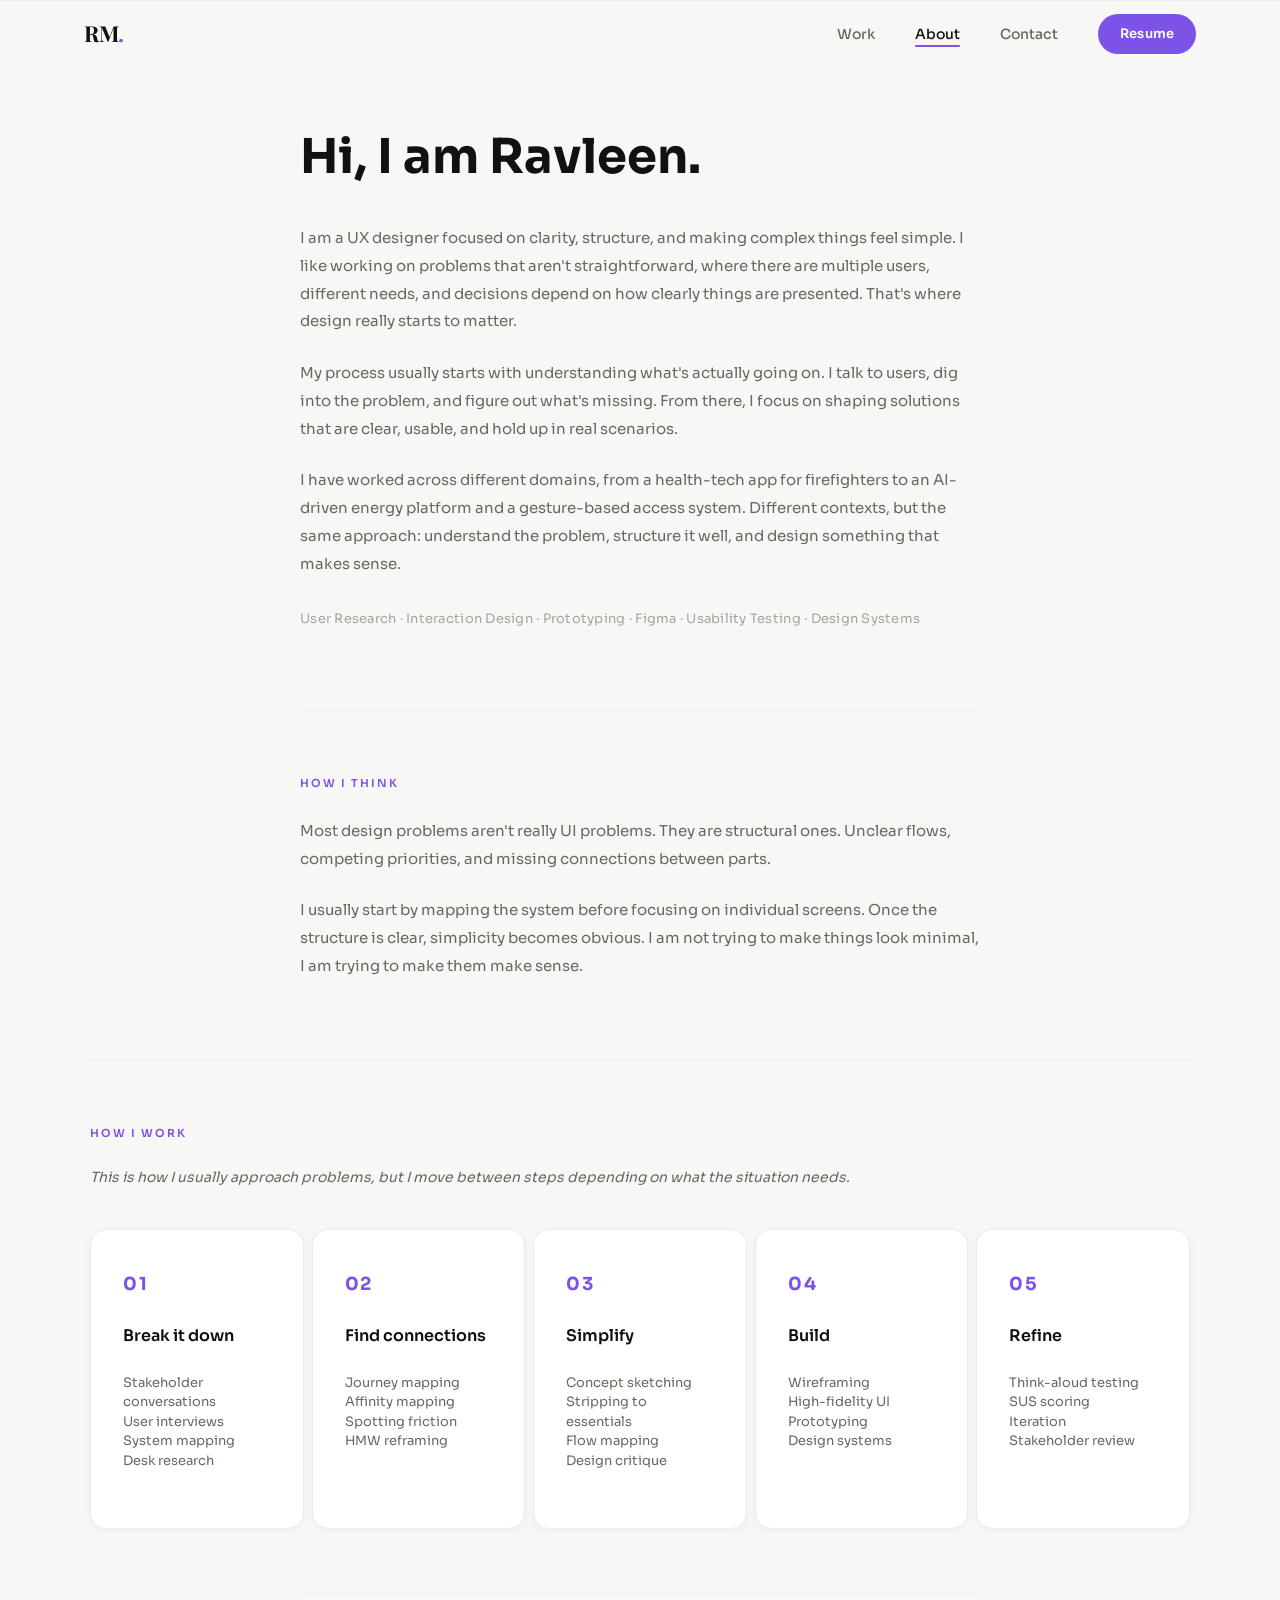
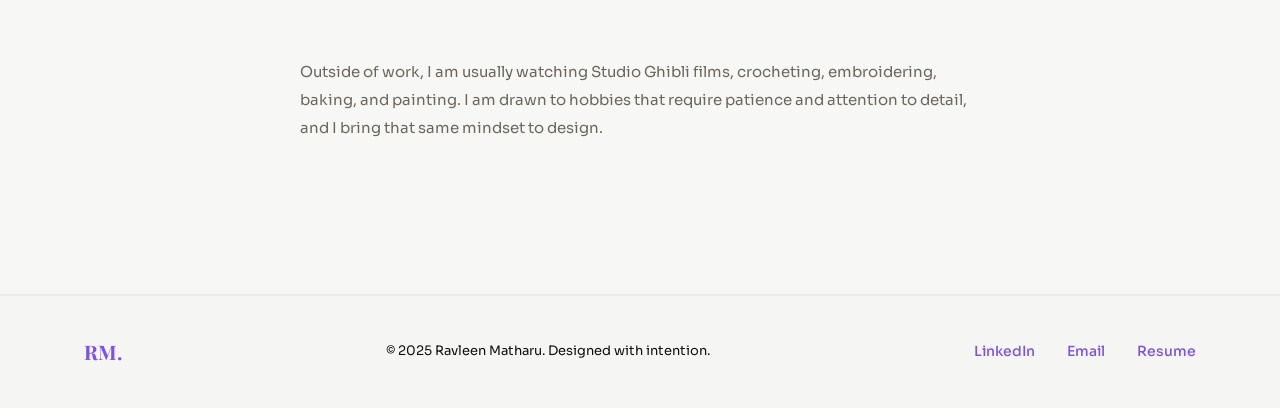
==== about.html @ 667e711f "Remove quote from about page Removed the design philosophy quote from the about page. Suggestion: co" ====
<!DOCTYPE html>
<html lang="en">
<head>
  <meta charset="UTF-8" />
  <meta name="viewport" content="width=device-width, initial-scale=1.0" />
  <title>About — Ravleen Matharu</title>
  <meta name="description" content="Learn more about Ravleen Matharu, a UX designer focused on clarity, structure, and simplifying complex systems." />
  <link rel="preconnect" href="https://fonts.googleapis.com" />
  <link rel="preconnect" href="https://fonts.gstatic.com" crossorigin />
  <link href="https://fonts.googleapis.com/css2?family=Sora:wght@300;400;500;600;700&family=Playfair+Display:ital,wght@0,500;0,700;1,500&display=swap" rel="stylesheet" />
  <link rel="stylesheet" href="style.css" />
</head>
<body>

  <!-- ─── NAVIGATION ─────────────────────────────────────────── -->
  <header class="nav-wrapper">
    <nav class="nav container">
      <a href="index.html" class="nav-logo">RM<span class="dot">.</span></a>

      <ul class="nav-links" id="navLinks">
        <li><a href="index.html#work" class="nav-link">Work</a></li>
        <li><a href="#about" class="nav-link">About</a></li>
        <li><a href="index.html#contact" class="nav-link">Contact</a></li>
        <li>
          <a href="https://drive.google.com/file/d/1nL3tT4kVXbNnB4fPBfv0Otwk933GY-kd/view" target="_blank" rel="noopener" class="btn btn-sm">Resume</a>
        </li>
      </ul>

      <button class="hamburger" id="hamburger" aria-label="Toggle menu">
        <span></span><span></span><span></span>
      </button>
    </nav>
  </header>

  <!-- ─── ABOUT ──────────────────────────────────────────────── -->
  <section class="about section" id="about">
    <div class="container">

      <div class="about-intro reveal">
        <h2 class="about-heading">Hi, I am Ravleen.</h2>
        <p class="about-bio">
          I am a UX designer focused on clarity, structure, and making complex things feel simple. I like working on problems that aren't straightforward, where there are multiple users, different needs, and decisions depend on how clearly things are presented. That's where design really starts to matter.
        </p>
        <p class="about-bio">
          My process usually starts with understanding what's actually going on. I talk to users, dig into the problem, and figure out what's missing. From there, I focus on shaping solutions that are clear, usable, and hold up in real scenarios.
        </p>
        <p class="about-bio">
          I have worked across different domains, from a health-tech app for firefighters to an AI-driven energy platform and a gesture-based access system. Different contexts, but the same approach: understand the problem, structure it well, and design something that makes sense.
        </p>
        <p class="about-skills">
          User Research · Interaction Design · Prototyping · Figma · Usability Testing · Design Systems
        </p>
      </div>

      <div class="about-think reveal">
        <p class="about-section-label">How I Think</p>
        <p class="about-bio">
          Most design problems aren't really UI problems. They are structural ones. Unclear flows, competing priorities, and missing connections between parts.
        </p>
        <p class="about-bio">
          I usually start by mapping the system before focusing on individual screens. Once the structure is clear, simplicity becomes obvious. I am not trying to make things look minimal, I am trying to make them make sense.
        </p>
      </div>

      <div class="about-process reveal">
        <p class="about-section-label">How I Work</p>
        <p class="about-process-note">This is how I usually approach problems, but I move between steps depending on what the situation needs.</p>
        <div class="process-grid">

          <div class="process-card">
            <span class="process-num">01</span>
            <h3 class="process-title">Break it down</h3>
            <ul class="process-methods">
              <li>Stakeholder conversations</li>
              <li>User interviews</li>
              <li>System mapping</li>
              <li>Desk research</li>
            </ul>
          </div>

          <div class="process-card">
            <span class="process-num">02</span>
            <h3 class="process-title">Find connections</h3>
            <ul class="process-methods">
              <li>Journey mapping</li>
              <li>Affinity mapping</li>
              <li>Spotting friction</li>
              <li>HMW reframing</li>
            </ul>
          </div>

          <div class="process-card">
            <span class="process-num">03</span>
            <h3 class="process-title">Simplify</h3>
            <ul class="process-methods">
              <li>Concept sketching</li>
              <li>Stripping to essentials</li>
              <li>Flow mapping</li>
              <li>Design critique</li>
            </ul>
          </div>

          <div class="process-card">
            <span class="process-num">04</span>
            <h3 class="process-title">Build</h3>
            <ul class="process-methods">
              <li>Wireframing</li>
              <li>High-fidelity UI</li>
              <li>Prototyping</li>
              <li>Design systems</li>
            </ul>
          </div>

          <div class="process-card">
            <span class="process-num">05</span>
            <h3 class="process-title">Refine</h3>
            <ul class="process-methods">
              <li>Think-aloud testing</li>
              <li>SUS scoring</li>
              <li>Iteration</li>
              <li>Stakeholder review</li>
            </ul>
          </div>

        </div>
      </div>

      <div class="about-personal reveal">
        <p class="about-bio">
          Outside of work, I am usually watching Studio Ghibli films, crocheting, embroidering, baking, and painting. I am drawn to hobbies that require patience and attention to detail, and I bring that same mindset to design.
        </p>
      </div>

    </div>
  </section>

  <!-- ─── FOOTER ─────────────────────────────────────────────── -->
  <footer class="footer">
    <div class="container footer-inner">
      <span class="footer-logo">RM<span class="dot">.</span></span>
      <p class="footer-copy">© 2025 Ravleen Matharu. Designed with intention.</p>
      <div class="footer-links">
        <a href="https://linkedin.com/in/ravleen-matharu" target="_blank" rel="noopener">LinkedIn</a>
        <a href="mailto:ravleen.k.matharu@gmail.com">Email</a>
        <a href="https://drive.google.com/file/d/1nL3tT4kVXbNnB4fPBfv0Otwk933GY-kd/view" target="_blank" rel="noopener">Resume</a>
      </div>
    </div>
  </footer>

  <script src="script.js"></script>
</body>
</html>
---- style.css ----
/* ═══════════════════════════════════════════════════════════════
   RAVLEEN MATHARU — Portfolio
   Clean · Minimal · Responsive
   8px spacing scale throughout
   ═══════════════════════════════════════════════════════════════ */

/* ── Reset ──────────────────────────────────────────────────── */
*, *::before, *::after { box-sizing: border-box; margin: 0; padding: 0; }

html { scroll-behavior: smooth; -webkit-text-size-adjust: 100%; }

img, video { max-width: 100%; display: block; }

a { color: inherit; text-decoration: none; }

ul { list-style: none; }

/* ── Design tokens ──────────────────────────────────────────── */
:root {
  /* Colors — unchanged */
  --bg:           #FFFFFF;
  --bg-dark:      #111110;
  --bg-card:      #FFFFFF;
  --bg-subtle:    #F7F7F6;
  --accent:       #7D52E6;
  --accent-soft:  #F3E8FF;
  --text:         #111110;
  --text-muted:   #6B6760;
  --text-light:   #A8A49E;
  --border:       #EBEBEA;
  --border-dark:  #2A2925;

  /* Typography */
  --font-display: 'Playfair Display', Georgia, serif;
  --font-body:    'Sora', system-ui, -apple-system, sans-serif;

  /* Spacing scale (8px base) */
  --sp-1:  8px;
  --sp-2:  16px;
  --sp-3:  24px;
  --sp-4:  32px;
  --sp-5:  40px;
  --sp-6:  48px;
  --sp-7:  56px;
  --sp-8:  64px;
  --sp-9:  72px;
  --sp-10: 80px;
  --sp-12: 96px;
  --sp-16: 128px;

  /* Layout */
  --max-w:     1160px;
  --gutter:    24px;
  --radius:    16px;
  --radius-sm: 8px;
  --radius-xs: 6px;

  /* Motion */
  --ease:     cubic-bezier(0.4, 0, 0.2, 1);
  --ease-out: cubic-bezier(0, 0, 0.2, 1);
  --dur:      0.3s;
}

/* ── Base ───────────────────────────────────────────────────── */
body {
  font-family: var(--font-body);
  background: #FFFFFF;
  color: var(--text);
  font-size: 16px;
  line-height: 1.6;
  overflow-x: hidden;
  -webkit-font-smoothing: antialiased;
}

/* ── Layout ─────────────────────────────────────────────────── */
.container {
  width: 100%;
  max-width: var(--max-w);
  margin-inline: auto;
  padding-inline: var(--gutter);
}

/* ── Spacing system for sections ────────────────────────────── */
.section { padding-block: var(--sp-16); }

@media (max-width: 768px) { .section { padding-block: var(--sp-10); } }
@media (max-width: 480px) { .section { padding-block: var(--sp-8); } }

/* ── Typography helpers ─────────────────────────────────────── */
.section-label {
  display: block;
  font-size: 11px;
  font-weight: 600;
  letter-spacing: 0.18em;
  text-transform: uppercase;
  color: var(--accent);
  margin-bottom: var(--sp-3);
}

.section-heading {
  font-family: var(--font-display);
  font-size: clamp(2rem, 4vw, 3.2rem);
  font-weight: 700;
  line-height: 1.2;
  letter-spacing: -0.02em;
  color: var(--text);
}

.dot { color: var(--accent); }

/* ── Scroll reveal ──────────────────────────────────────────── */
.reveal {
  opacity: 0;
  transform: translateY(20px) scale(0.98);
  transition: opacity 0.7s cubic-bezier(0.16, 1, 0.3, 1), transform 0.7s cubic-bezier(0.16, 1, 0.3, 1);
}
.reveal.visible        { opacity: 1; transform: none; }
.reveal-delay-1        { transition-delay: 0.15s; }
.reveal-delay-2        { transition-delay: 0.3s; }
.reveal-delay-3        { transition-delay: 0.45s; }

/* ── Buttons ────────────────────────────────────────────────── */
.btn {
  display: inline-flex;
  align-items: center;
  justify-content: center;
  gap: var(--sp-1);
  font-family: var(--font-body);
  font-size: 14px;
  font-weight: 600;
  letter-spacing: 0.01em;
  border-radius: 100px;
  border: 2px solid transparent;
  cursor: pointer;
  white-space: nowrap;
  transition: background var(--dur) var(--ease),
              color var(--dur) var(--ease),
              border-color var(--dur) var(--ease),
              transform var(--dur) var(--ease),
              box-shadow var(--dur) var(--ease);
}

.btn-sm  { padding: 8px 20px;  font-size: 13px; }
.btn-lg  { padding: 18px 40px; font-size: 15px; }

.btn-primary {
  padding: 14px 32px;
  background: var(--accent);
  color: var(--bg);
}
.btn-primary:hover {
  background: #5B1DB0;
  transform: translateY(-2px);
  box-shadow: 0 8px 24px rgba(91,29,176,0.3);
}

.btn-ghost {
  padding: 14px 32px;
  background: transparent;
  color: var(--text);
  border-color: var(--border);
}
.btn-ghost:hover {
  border-color: var(--text);
  background: var(--text);
  color: var(--bg);
  transform: translateY(-2px);
  box-shadow: 0 8px 24px rgba(17,17,16,0.18);
}

/* ─────────────────────────────────────────────────────────────
   NAVIGATION
   ───────────────────────────────────────────────────────────── */
.nav-wrapper {
  position: fixed;
  inset-block-start: 0;
  inset-inline: 0;
  z-index: 100;
  transition: background var(--dur) var(--ease),
              box-shadow var(--dur) var(--ease);
}

.nav-wrapper.scrolled {
  background: rgba(255,255,255,0.92);
  backdrop-filter: blur(16px);
  -webkit-backdrop-filter: blur(16px);
  box-shadow: 0 1px 0 var(--border);
}

.nav {
  display: flex;
  align-items: center;
  justify-content: space-between;
  height: 68px;
}

.nav-logo {
  font-family: var(--font-display);
  font-size: 22px;
  font-weight: 700;
  letter-spacing: -0.02em;
  transition: color var(--dur);
}
.nav-logo:hover { color: var(--accent); }

.nav-links {
  display: flex;
  align-items: center;
  gap: var(--sp-5);
}

.nav-link {
  font-size: 14px;
  font-weight: 500;
  color: var(--text-muted);
  position: relative;
  transition: color var(--dur);
}
.nav-link::after {
  content: '';
  position: absolute;
  inset-block-end: -4px;
  inset-inline-start: 0;
  width: 0;
  height: 2px;
  background: #7D52E6 !important;
  border-radius: 2px;
  transition: width var(--dur) var(--ease);
}
.nav-link:hover,
.nav-link.active { color: var(--text); }
.nav-link:hover::after,
.nav-link.active::after { width: 100%; }

.nav-logo:hover {
  color: #7D52E6;
}

.nav-links .btn-sm {
  background: #7D52E6;
  color: #FFFFFF;
}
.nav-links .btn-sm:hover {
  background: #5B1DB0;
  transform: none;
  box-shadow: none;
}

/* Hamburger */
.hamburger {
  display: none;
  flex-direction: column;
  justify-content: space-between;
  width: 22px;
  height: 16px;
  background: none;
  border: none;
  cursor: pointer;
  padding: 0;
}
.hamburger span {
  display: block;
  height: 2px;
  background: var(--text);
  border-radius: 2px;
  transition: transform var(--dur) var(--ease), opacity var(--dur);
}
.hamburger.open span:nth-child(1) { transform: translateY(7px) rotate(45deg); }
.hamburger.open span:nth-child(2) { opacity: 0; }
.hamburger.open span:nth-child(3) { transform: translateY(-7px) rotate(-45deg); }

/* ─────────────────────────────────────────────────────────────
   HERO
   ───────────────────────────────────────────────────────────── */
.hero {
  min-height: 100svh;
  padding-block-start: 96px;
  padding-block-end: var(--sp-10);
  display: flex;
  flex-direction: column;
  justify-content: center;
}

.hero-inner {
  display: grid;
  grid-template-columns: 1fr 400px;
  gap: var(--sp-10);
  align-items: center;
}

/* Eyebrow pill */
.eyebrow {
  display: inline-flex;
  align-items: center;
  font-size: 11px;
  font-weight: 600;
  letter-spacing: 0.12em;
  text-transform: uppercase;
  color: var(--accent);
  background: var(--accent-soft);
  border: 1px solid rgba(124,58,237,0.15);
  border-radius: 100px;
  padding: 6px 14px;
  margin-bottom: var(--sp-3);
}

/* Headline */
.hero-headline {
  font-family: var(--font-display);
  font-size: clamp(3.2rem, 7vw, 5.6rem);
  font-weight: 700;
  line-height: 1.04;
  letter-spacing: -0.025em;
  color: var(--text);
  margin-bottom: var(--sp-3);
}
.hero-headline em { font-style: italic; color: var(--accent); }

/* Subtext */
.hero-sub {
  font-size: clamp(15px, 1.6vw, 17px);
  color: var(--text-muted);
  line-height: 1.75;
  max-width: 460px;
  margin-bottom: var(--sp-5);
}

/* CTA row */
.hero-cta {
  display: flex;
  gap: var(--sp-2);
  flex-wrap: wrap;
}

/* Hero photo */
.hero-photo-wrap {
  position: relative;
  border-radius: 20px;
  overflow: hidden;
  box-shadow: 0 4px 6px rgba(0,0,0,0.04), 0 20px 48px rgba(0,0,0,0.08);
  transition: transform 0.4s var(--ease), box-shadow 0.4s var(--ease);
}
.hero-photo-wrap:hover {
  transform: translateY(-4px);
  box-shadow: 0 8px 12px rgba(125, 82, 230, 0.08), 0 32px 72px rgba(125, 82, 230, 0.14);
}
.hero-photo {
  width: 100%;
  aspect-ratio: 4/5;
  object-fit: cover;
  object-position: center 35%;
  display: block;
}
.hero-available {
  position: absolute;
  bottom: 20px;
  left: 0;
  right: 0;
  display: flex;
  justify-content: center;
}
.hero-available .tag-pill {
  background: rgba(255,255,255,0.88);
  backdrop-filter: blur(12px);
  -webkit-backdrop-filter: blur(12px);
  border: 1px solid rgba(255,255,255,0.5);
  margin-bottom: 0;
}

/* Available pill */
.tag-pill {
  display: inline-flex;
  align-items: center;
  gap: 8px;
  font-size: 12px;
  font-weight: 600;
  color: #1E6B3A;
  background: #E8F5EE;
  border-radius: 100px;
  padding: 6px 14px;
  margin-bottom: var(--sp-4);
}
.tag-pill::before {
  content: '';
  width: 7px;
  height: 7px;
  background: #1E6B3A;
  border-radius: 50%;
  animation: blink 2.2s ease-in-out infinite;
}
@keyframes blink {
  0%, 100% { opacity: 1; transform: scale(1); }
  50%       { opacity: 0.4; transform: scale(1.3); }
}

/* Stats row below photo */
.hero-stats {
  display: grid;
  grid-template-columns: repeat(3, 1fr);
  border: 1px solid var(--border);
  border-radius: var(--radius);
  margin-top: var(--sp-3);
  overflow: hidden;
}

.stat {
  display: flex;
  flex-direction: column;
  align-items: center;
  gap: 4px;
  padding: var(--sp-1) var(--sp-2);
  text-align: center;
}
.stat + .stat { border-left: 1px solid var(--border); }

.stat-num {
  font-family: var(--font-display);
  font-size: 26px;
  font-weight: 700;
  color: var(--text);
  line-height: 1;
  letter-spacing: -0.02em;
}
.stat-label {
  font-size: 11px;
  color: var(--text-muted);
  font-weight: 500;
  line-height: 1.3;
}

/* Scroll hint */
.scroll-hint {
  display: flex;
  flex-direction: column;
  align-items: center;
  gap: var(--sp-2);
  margin-top: var(--sp-8);
  color: var(--text-light);
}
.scroll-hint span {
  font-size: 10px;
  font-weight: 600;
  letter-spacing: 0.18em;
  text-transform: uppercase;
}
.scroll-line {
  width: 1px;
  height: 44px;
  background: linear-gradient(to bottom, var(--text-light), transparent);
  animation: scrollAnim 2s ease-in-out infinite;
}
@keyframes scrollAnim {
  0%   { transform: scaleY(0); transform-origin: top; }
  50%  { transform: scaleY(1); transform-origin: top; }
  100% { transform: scaleY(0); transform-origin: bottom; }
}

/* ─────────────────────────────────────────────────────────────
   ABOUT
   ───────────────────────────────────────────────────────────── */
.about {
  background: var(--bg-subtle);
  border-block: 1px solid var(--border);
}

.about-intro,
.about-personal {
  max-width: 680px;
  margin-inline: auto;
}

.about-process {
  max-width: 1100px;
  margin-inline: auto;
}

.about-heading {
  font-family: var(--font-body);
  font-size: clamp(2rem, 5vw, 3rem);
  font-weight: 700;
  color: var(--text);
  line-height: 1.15;
  margin-bottom: var(--sp-5);
}

.about-bio {
  font-size: 15px;
  color: var(--text-muted);
  line-height: 1.85;
  margin-bottom: var(--sp-3);
}

.about-skills {
  font-size: 13px;
  color: var(--text-light);
  letter-spacing: 0.02em;
  margin-top: var(--sp-4);
}

.about-section-label {
  font-size: 11px;
  font-weight: 600;
  letter-spacing: 0.18em;
  text-transform: uppercase;
  color: var(--accent);
  margin-bottom: var(--sp-3);
  display: block;
}

.about-process {
  margin-top: var(--sp-10);
  padding-top: var(--sp-8);
  border-top: 1px solid var(--border);
}

/* ── About Process Cards ─────────────────────────────────── */
.process-grid {
  display: grid;
  grid-template-columns: repeat(5, 1fr);
  gap: 8px;
  background: transparent;
  border: none;
  border-radius: 0;
  overflow: visible;
  margin-top: var(--sp-5);
}

.process-card {
  background: var(--bg-card);
  padding: var(--sp-5) var(--sp-4);
  display: flex;
  flex-direction: column;
  gap: var(--sp-3);
  min-height: 300px;
  justify-content: flex-start;
  border: 1px solid var(--border);
  border-radius: 16px;
  box-shadow: 0 2px 8px rgba(0,0,0,0.04);
  transition: all 0.3s var(--ease);
  cursor: pointer;
}

.process-card:hover {
  border-color: var(--accent);
  box-shadow: 0 8px 24px rgba(0,0,0,0.08);
  transform: translateY(-4px);
}

.process-num {
  font-size: 18px;
  font-weight: 700;
  color: var(--accent);
  letter-spacing: 0.1em;
}

.process-title {
  font-size: 16px;
  font-weight: 600;
  color: var(--text);
  margin: 0;
  display: inline;
}
}

.process-methods {
  list-style: none;
  padding: 0;
  margin: var(--sp-2) 0 0;
  border-top: 1px solid var(--border);
  padding-top: var(--sp-3);
  display: flex;
  flex-direction: column;
  gap: var(--sp-1);
  opacity: 0;
  max-height: 0;
  overflow: hidden;
  transition: opacity 0.3s var(--ease), max-height 0.3s var(--ease);
}

.process-card:hover .process-methods {
  opacity: 1;
  max-height: 300px;
}

.process-methods li {
  font-size: 13px;
  color: var(--text-muted);
  line-height: 1.5;
}

.about-personal {
  margin-top: var(--sp-8);
  padding-top: var(--sp-8);
  border-top: 1px solid var(--border);
}

.about-think {
  max-width: 680px;
  margin-inline: auto;
  margin-top: var(--sp-10);
  padding-top: var(--sp-8);
  border-top: 1px solid var(--border);
}

.about-process-note {
  font-size: 14px;
  color: var(--text-muted);
  line-height: 1.65;
  margin-bottom: var(--sp-4);
  font-style: italic;
}

.about-quote {
  max-width: 680px;
  margin-inline: auto;
  margin-top: var(--sp-10);
  padding-top: var(--sp-8);
  border-top: 1px solid var(--border);
  font-family: var(--font-display);
  font-size: clamp(1.1rem, 2vw, 1.4rem);
  font-weight: 500;
  font-style: italic;
  color: var(--text);
  line-height: 1.55;
  quotes: none;
}

.about-quote-cite {
  display: block;
  font-size: 13px;
  font-style: normal;
  color: var(--text-muted);
  margin-top: var(--sp-2);
  letter-spacing: 0.04em;
}

.about-preview {
  max-width: 680px;
}

.about-more {
  display: inline-flex;
  align-items: center;
  gap: 6px;
  font-size: 14px;
  font-weight: 600;
  color: var(--accent);
  margin-top: var(--sp-4);
  transition: gap var(--dur) var(--ease);
}

.about-more:hover {
  gap: 10px;
}

/* Responsive: 5 col → 4 col → 3 col → 2 col → 1 col */
@media (max-width: 1100px) {
  .process-grid {
    grid-template-columns: repeat(4, 1fr);
  }
}

@media (max-width: 900px) {
  .process-grid {
    grid-template-columns: repeat(3, 1fr);
  }
}

@media (max-width: 600px) {
  .process-grid {
    grid-template-columns: repeat(2, 1fr);
  }
}

@media (max-width: 400px) {
  .process-grid {
    grid-template-columns: 1fr;
  }
}

/* ─────────────────────────────────────────────────────────────
   WORK
   ───────────────────────────────────────────────────────────── */
.work { background: var(--bg); }

.work .section-heading { margin-bottom: var(--sp-8); }

/* Projects grid — 2 columns, third card spans full width */
.projects-grid {
  display: grid;
  grid-template-columns: 1fr;
  gap: var(--sp-5);
}

/* ── Project card ───────────────────────────────────────────── */
.project-card {
  background: var(--bg-card);
  border: 1px solid #D4D0CA;
  border-radius: var(--radius);
  overflow: hidden;
  display: flex;
  flex-direction: row;
  transition: transform 0.3s var(--ease), box-shadow 0.3s var(--ease);
  cursor: pointer;
  gap: var(--sp-5);
}
.project-card:hover {
  transform: translateY(-6px);
  box-shadow: 0 12px 40px rgba(0,0,0,0.09);
}

/* Alternate image position: odd cards left, even cards right */
.project-card:nth-child(even) {
  flex-direction: row-reverse;
}

/* Wide card spans full grid */
.project-card--wide {
  grid-column: 1 / -1;
  flex-direction: row;
}
.project-card--wide .project-visual { flex: 1; aspect-ratio: auto; min-height: 300px; }
.project-card--wide .project-info   { flex: 1; }

/* Visual area */
.project-visual {
  aspect-ratio: 16 / 9;
  position: relative;
  overflow: hidden;
  display: flex;
  align-items: center;
  justify-content: center;
  border-radius: var(--radius);
  border: 2px solid #E8956D;
  box-sizing: border-box;
  flex: 1;
  min-width: 0;
}

.project-visual--fire {
  background: transparent;
  border-color: #E8956D;
}
.project-visual--eco {
  background: transparent;
  border-color: #3DAD75;
}
.project-visual--security {
  background: transparent;
  border-color: #3355B5;
}

/* Mockup inside visual */
.project-mockup {
  width: 140px;
  transform: perspective(700px) rotateY(-8deg) rotateX(4deg);
  filter: drop-shadow(0 16px 32px rgba(0,0,0,0.4));
  transition: transform 0.45s var(--ease);
  border-radius: var(--radius);
  overflow: hidden;
}
.project-card:hover .project-mockup { transform: perspective(700px) rotateY(0) rotateX(0); }

/* Project image (replaces mockup for some projects) */
.project-image {
  width: 100%;
  height: 100%;
  object-fit: cover;
  object-position: center;
  display: block;
  transition: transform 0.4s var(--ease);
  transform: scale(1);
  position: relative;
  z-index: 10;
}

.project-card:hover .project-image {
  transform: scale(1.08);
}


.mockup-screen {
  background: rgba(255,255,255,0.96);
  border-radius: 12px;
  overflow: hidden;
}
.mockup-bar {
  height: 8px;
  background: #F0EDEA;
  border-bottom: 1px solid #E8E5E0;
}
.mockup-content {
  padding: 14px;
  display: flex;
  flex-direction: column;
  gap: 8px;
  align-items: center;
}
.mockup-icon { font-size: 22px; line-height: 1; }
.mockup-lines { width: 100%; display: flex; flex-direction: column; gap: 6px; }

.line { height: 6px; background: #EBEBEA; border-radius: 3px; }
.line-lg { width: 100%; }
.line-md { width: 72%; }
.line-sm { width: 48%; }

/* Project info panel */
.project-info {
  padding: var(--sp-5);
  display: flex;
  flex-direction: column;
  flex: 1;
  background: transparent;
  justify-content: center;
}

.project-meta {
  display: flex;
  align-items: center;
  justify-content: space-between;
  margin-bottom: var(--sp-2);
}
.project-num {
  display: none;
}
.project-date { font-size: 12px; color: var(--text-light); font-weight: 500; }

.project-title {
  font-family: var(--font-display);
  font-size: clamp(1.2rem, 2vw, 1.5rem);
  font-weight: 700;
  color: var(--text);
  line-height: 1.2;
  margin-bottom: var(--sp-2);
}

.project-desc {
  font-size: 14px;
  color: var(--text-muted);
  line-height: 1.75;
  margin-bottom: var(--sp-3);
  flex: 1;
}

.project-tags {
  display: flex;
  flex-wrap: wrap;
  gap: var(--sp-1);
  margin-bottom: var(--sp-3);
}
.project-tags span {
  font-size: 11px;
  font-weight: 600;
  color: var(--text-muted);
  background: var(--bg-subtle);
  border: 1px solid var(--border);
  border-radius: 100px;
  padding: 4px 12px;
  letter-spacing: 0.03em;
}

.project-link {
  display: inline-flex;
  align-items: center;
  gap: 8px;
  font-size: 13px;
  font-weight: 600;
  color: var(--text);
  margin-top: auto;
  transition: color var(--dur), gap var(--dur);
  position: relative;
  padding-bottom: 3px;
}

.project-link::after {
  content: '';
  position: absolute;
  bottom: 0;
  left: 0;
  width: 0;
  height: 2px;
  background: var(--accent);
  transition: width 0.3s cubic-bezier(0.16, 1, 0.3, 1);
}

.project-link:hover {
  color: var(--accent);
  gap: 14px;
}

.project-link:hover::after {
  width: 100%;
}

.arrow { display: inline-block; transition: transform var(--dur); }
.project-link:hover .arrow { transform: translateX(4px); }

/* ─────────────────────────────────────────────────────────────
   CONTACT
   ───────────────────────────────────────────────────────────── */
.contact { background: var(--bg); }

.contact-inner { max-width: 640px; }

.contact-heading {
  font-family: var(--font-display);
  font-size: clamp(1.8rem, 3.5vw, 3rem);
  font-weight: 700;
  line-height: 1.2;
  margin-bottom: var(--sp-6);
  color: var(--text);
}
.contact-heading em { font-style: italic; color: var(--accent); }

.contact-links {
  display: flex;
  flex-direction: column;
  gap: var(--sp-2);
  margin-bottom: var(--sp-5);
}

.contact-link {
  display: flex;
  align-items: center;
  gap: var(--sp-2);
  padding: var(--sp-3);
  background: var(--bg-subtle);
  border: 1px solid var(--border);
  border-radius: var(--radius);
  font-size: 14px;
  font-weight: 500;
  color: var(--text-muted);
  transition: border-color var(--dur), color var(--dur),
              transform var(--dur), box-shadow var(--dur);
}
.contact-link:hover {
  border-color: var(--text);
  color: var(--text);
  transform: translateX(6px);
  box-shadow: 0 4px 16px rgba(0,0,0,0.06);
}

.contact-icon {
  width: 36px;
  height: 36px;
  display: flex;
  align-items: center;
  justify-content: center;
  background: var(--bg);
  border: 1px solid var(--border);
  border-radius: var(--radius-sm);
  font-size: 13px;
  font-weight: 700;
  color: var(--text);
  flex-shrink: 0;
}

.contact-link span:nth-child(2) { flex: 1; }

.contact-link .arrow {
  color: var(--text-light);
  font-size: 16px;
  transition: transform var(--dur), color var(--dur);
}
.contact-link:hover .arrow {
  transform: translateX(4px);
  color: var(--accent);
}

/* ─────────────────────────────────────────────────────────────
   FOOTER
   ───────────────────────────────────────────────────────────── */
.footer {
  background: #F5F5F4;
  padding-block: var(--sp-5);
  border-top: 1px solid var(--border);
}

.footer-inner {
  display: flex;
  align-items: center;
  justify-content: space-between;
  gap: var(--sp-3);
  flex-wrap: wrap;
}

.footer-logo {
  font-family: var(--font-display);
  font-size: 20px;
  font-weight: 700;
  color: var(--accent);
}

.footer-copy { font-size: 13px; color: #111110; }

.footer-links { display: flex; gap: var(--sp-4); }
.footer-links a {
  font-size: 14px;
  font-weight: 500;
  color: #7D52E6;
  opacity: 1;
  transition: color var(--dur), opacity var(--dur);
}
.footer-links a:hover { opacity: 1; }

/* ─────────────────────────────────────────────────────────────
   RESPONSIVE
   ───────────────────────────────────────────────────────────── */

/* Tablet */
@media (max-width: 1024px) {
  .hero-inner {
    grid-template-columns: 1fr;
    gap: var(--sp-8);
  }
  .hero-visual {
    display: flex;
    flex-direction: column;
    align-items: center;
  }

  .about-grid { grid-template-columns: 1fr; gap: var(--sp-6); }
  .about-left .section-heading { position: static; }

  .projects-grid { grid-template-columns: 1fr; gap: var(--sp-4); }
  .project-card { flex-direction: column; gap: var(--sp-3); }
  .project-card:nth-child(even) { flex-direction: column; }
  .project-card--wide { flex-direction: column; }
  .project-card--wide .project-visual { min-height: 240px; }
}

/* Mobile */
@media (max-width: 768px) {
  :root { --gutter: 20px; }

  /* Nav */
  .hamburger { display: flex; }

  .nav-links {
    position: fixed;
    inset-block-start: 68px;
    inset-inline: 0;
    background: rgba(255,255,255,0.97);
    backdrop-filter: blur(12px);
    -webkit-backdrop-filter: blur(12px);
    flex-direction: column;
    align-items: stretch;
    padding: var(--sp-3) var(--gutter);
    gap: var(--sp-1);
    border-bottom: 1px solid var(--border);
    pointer-events: none;
    opacity: 0;
    transform: translateY(-8px);
    transition: opacity var(--dur) var(--ease), transform var(--dur) var(--ease);
  }
  .nav-links.open { pointer-events: all; opacity: 1; transform: none; }

  .nav-link {
    display: block;
    padding: var(--sp-2) var(--sp-2);
    font-size: 16px;
    border-radius: var(--radius-sm);
  }
  .nav-link::after { display: none; }

  .nav-links .btn-sm {
    display: block;
    text-align: center;
    padding: var(--sp-2);
    border-radius: 100px;
    margin-top: var(--sp-1);
  }

  /* Hero */
  .hero { padding-block-start: 88px; }
  .hero-headline { font-size: clamp(2.6rem, 10vw, 3.6rem); }
  .hero-sub { font-size: 15px; max-width: 100%; }
  .hero-cta { flex-direction: column; }
  .hero-cta .btn { width: 100%; }

  .scroll-hint { display: none; }

  /* Projects */
  .project-info { padding: var(--sp-3); }

  /* Contact */
  .contact-link { flex-wrap: wrap; }
  .contact-link span:nth-child(2) { font-size: 13px; word-break: break-all; }

  /* Footer */
  .footer-inner { flex-direction: column; text-align: center; gap: var(--sp-2); }
}

/* Small mobile */
@media (max-width: 480px) {
  :root { --gutter: 16px; }

  .stat-num { font-size: 22px; }
  .stat-label { font-size: 10px; }
  .hero-stats { gap: 0; }
}

/* ─────────────────────────────────────────────────────────────
   ACCESSIBILITY & MISC
   ───────────────────────────────────────────────────────────── */
@media (hover: hover) {
  a:focus-visible,
  button:focus-visible {
    outline: 2px solid var(--accent);
    outline-offset: 4px;
    border-radius: 4px;
  }
}

::selection { background: var(--accent); color: #fff; }
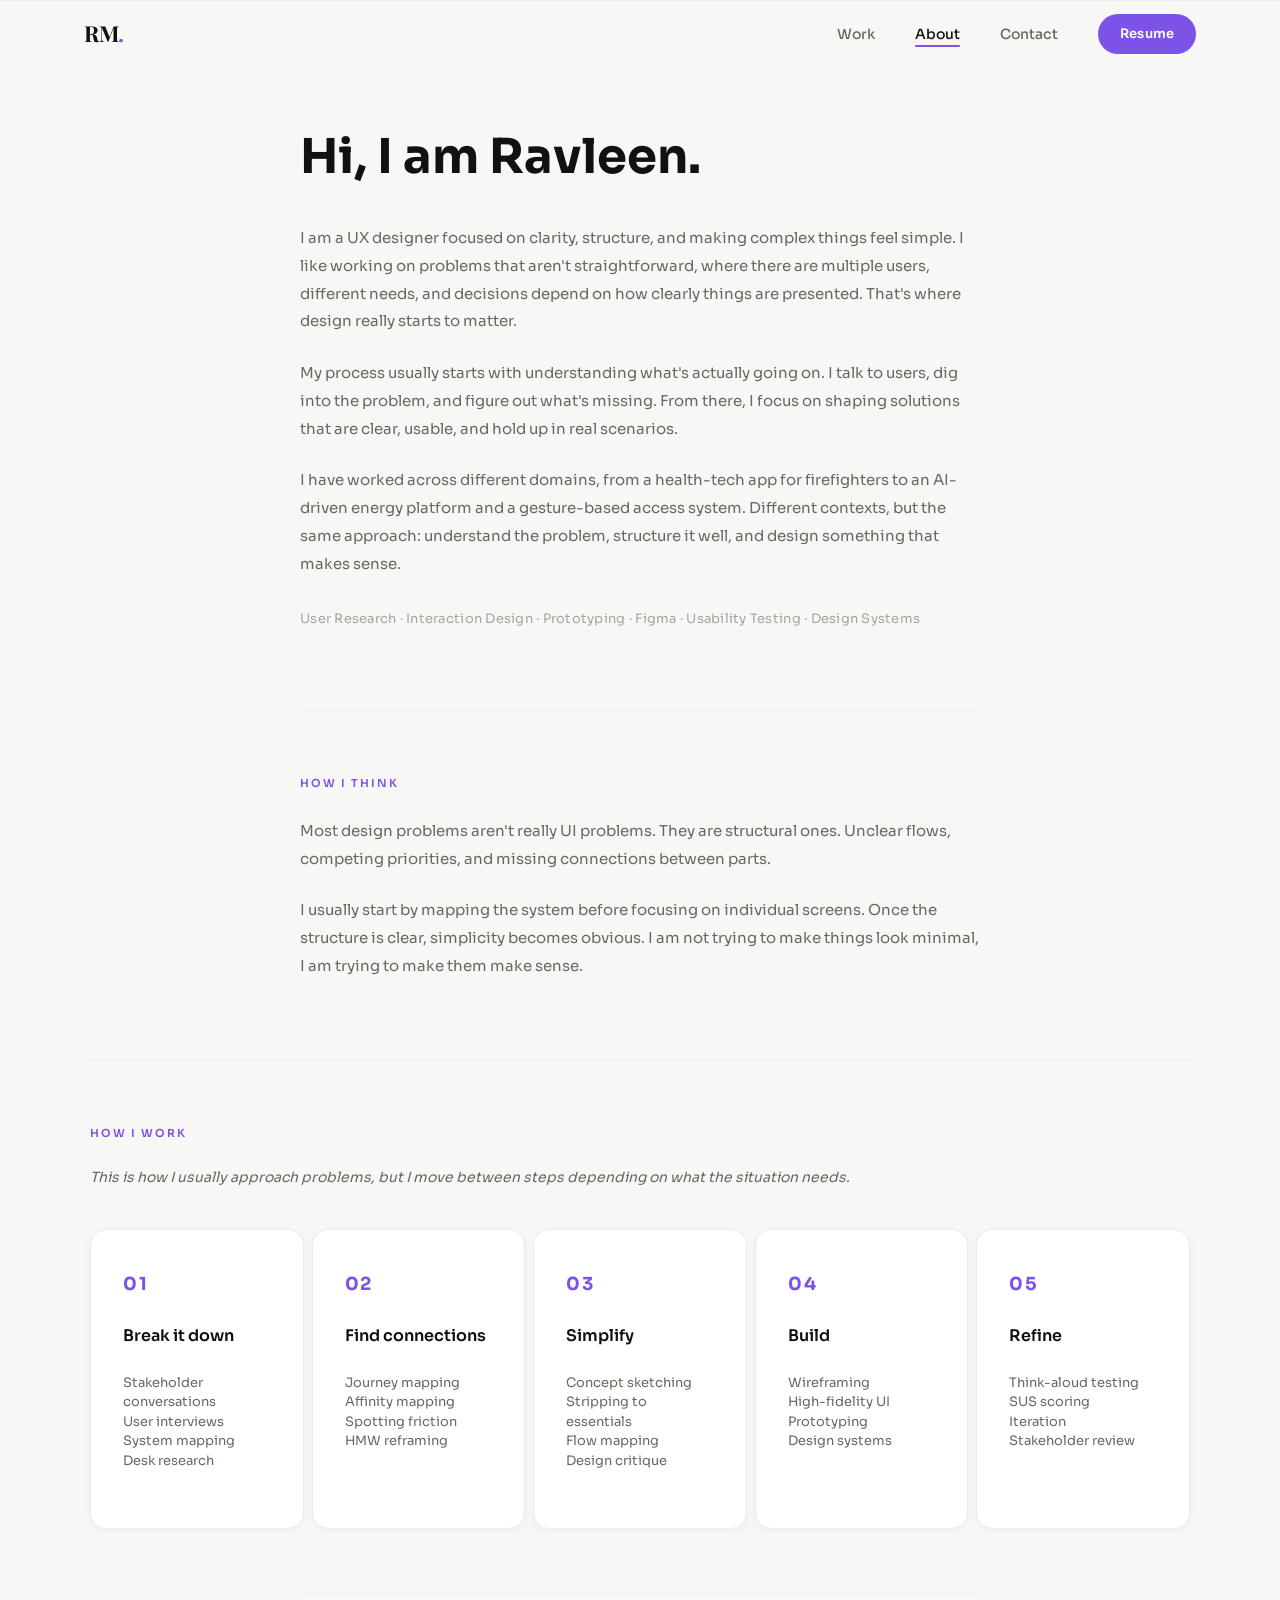
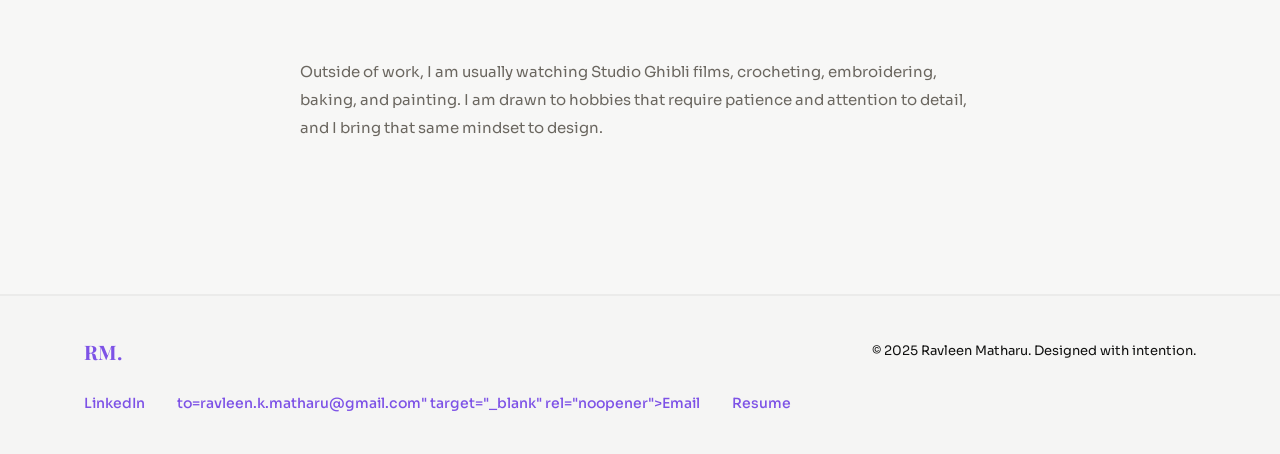
==== commit 3e195405: "Open email links in new tab Added target='_blank' to email links so Gmail compose opens in new tab/w" ====
--- a/about.html
+++ b/about.html
@@ -22,7 +22,7 @@
         <li><a href="#about" class="nav-link">About</a></li>
         <li><a href="index.html#contact" class="nav-link">Contact</a></li>
         <li>
-          <a href="https://drive.google.com/file/d/1nL3tT4kVXbNnB4fPBfv0Otwk933GY-kd/view" target="_blank" rel="noopener" class="btn btn-sm">Resume</a>
+          <a href="https://drive.google.com/file/d/1xnIxf-tvFqG3KUemp2sTzM4KW7PkfDPg/view" target="_blank" rel="noopener" class="btn btn-sm">Resume</a>
         </li>
       </ul>
 
@@ -141,8 +141,8 @@
       <p class="footer-copy">© 2025 Ravleen Matharu. Designed with intention.</p>
       <div class="footer-links">
         <a href="https://linkedin.com/in/ravleen-matharu" target="_blank" rel="noopener">LinkedIn</a>
-        <a href="mailto:ravleen.k.matharu@gmail.com">Email</a>
-        <a href="https://drive.google.com/file/d/1nL3tT4kVXbNnB4fPBfv0Otwk933GY-kd/view" target="_blank" rel="noopener">Resume</a>
+        <a href="https://mail.google.com/mail/?view=cm<a href="https://mail.google.com/mail/?view=cm&to=ravleen.k.matharu@gmail.com">to=ravleen.k.matharu@gmail.com" target="_blank" rel="noopener">Email</a>
+        <a href="https://drive.google.com/file/d/1xnIxf-tvFqG3KUemp2sTzM4KW7PkfDPg/view" target="_blank" rel="noopener">Resume</a>
       </div>
     </div>
   </footer>
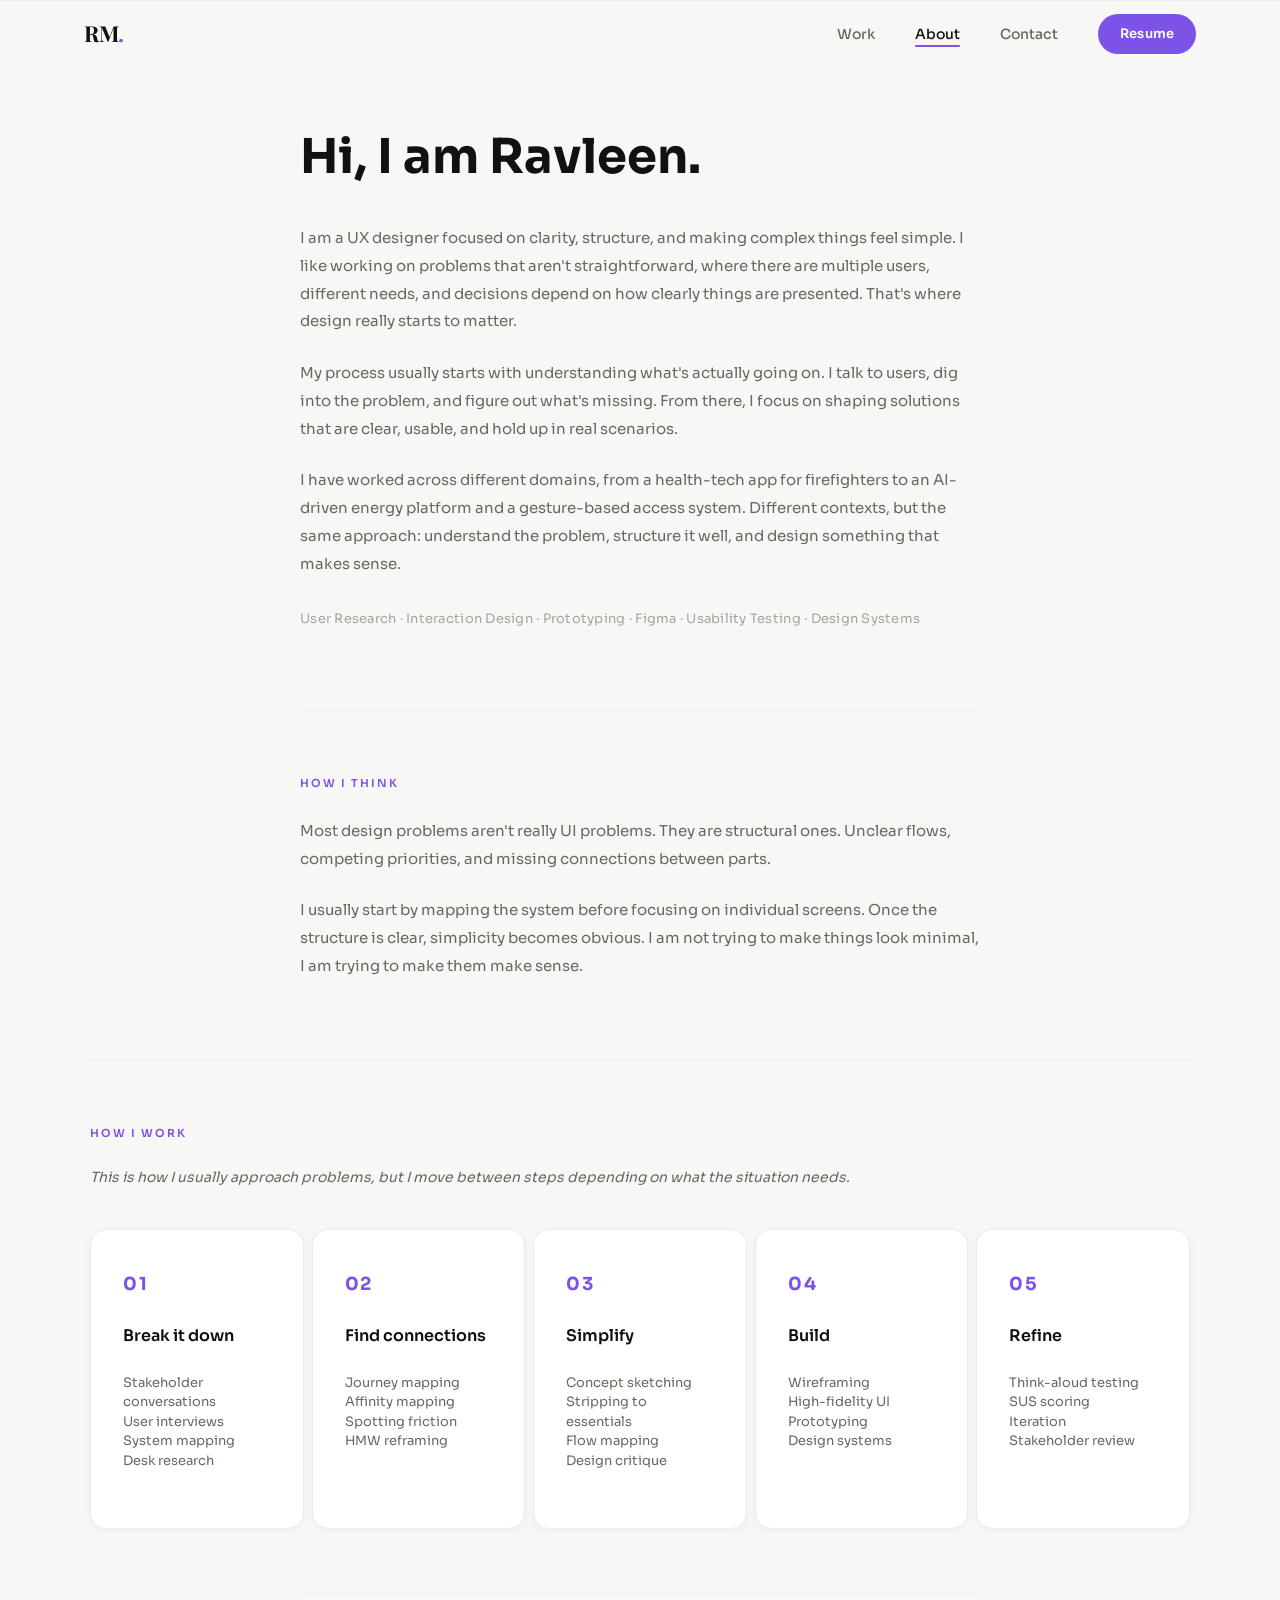
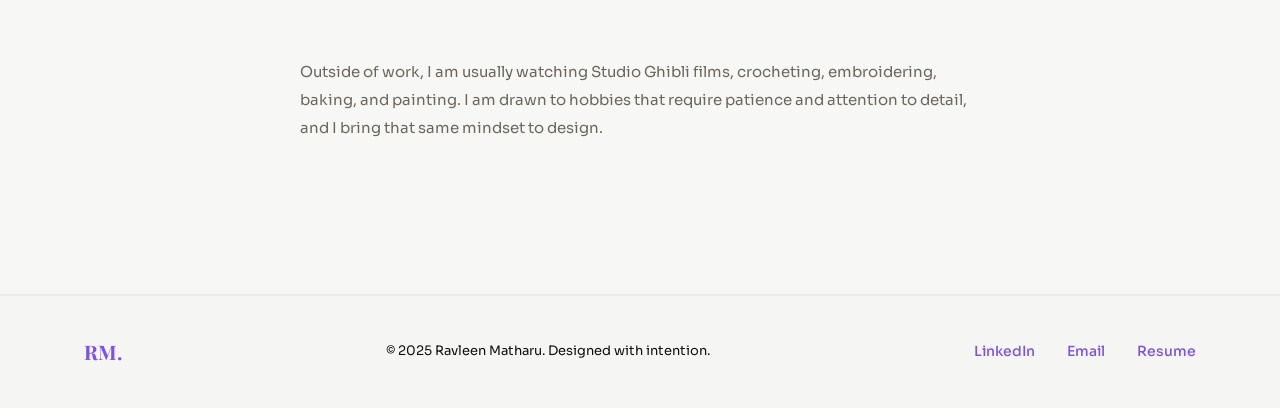
==== commit e9be7cf2: "Fix email links in footer to open Gmail properly" ====
--- a/about.html
+++ b/about.html
@@ -141,7 +141,7 @@
       <p class="footer-copy">© 2025 Ravleen Matharu. Designed with intention.</p>
       <div class="footer-links">
         <a href="https://linkedin.com/in/ravleen-matharu" target="_blank" rel="noopener">LinkedIn</a>
-        <a href="https://mail.google.com/mail/?view=cm<a href="https://mail.google.com/mail/?view=cm&to=ravleen.k.matharu@gmail.com">to=ravleen.k.matharu@gmail.com" target="_blank" rel="noopener">Email</a>
+        <a href="https://mail.google.com/mail/?view=cm&to=ravleen.k.matharu@gmail.com" target="_blank" rel="noopener">Email</a>
         <a href="https://drive.google.com/file/d/1xnIxf-tvFqG3KUemp2sTzM4KW7PkfDPg/view" target="_blank" rel="noopener">Resume</a>
       </div>
     </div>
